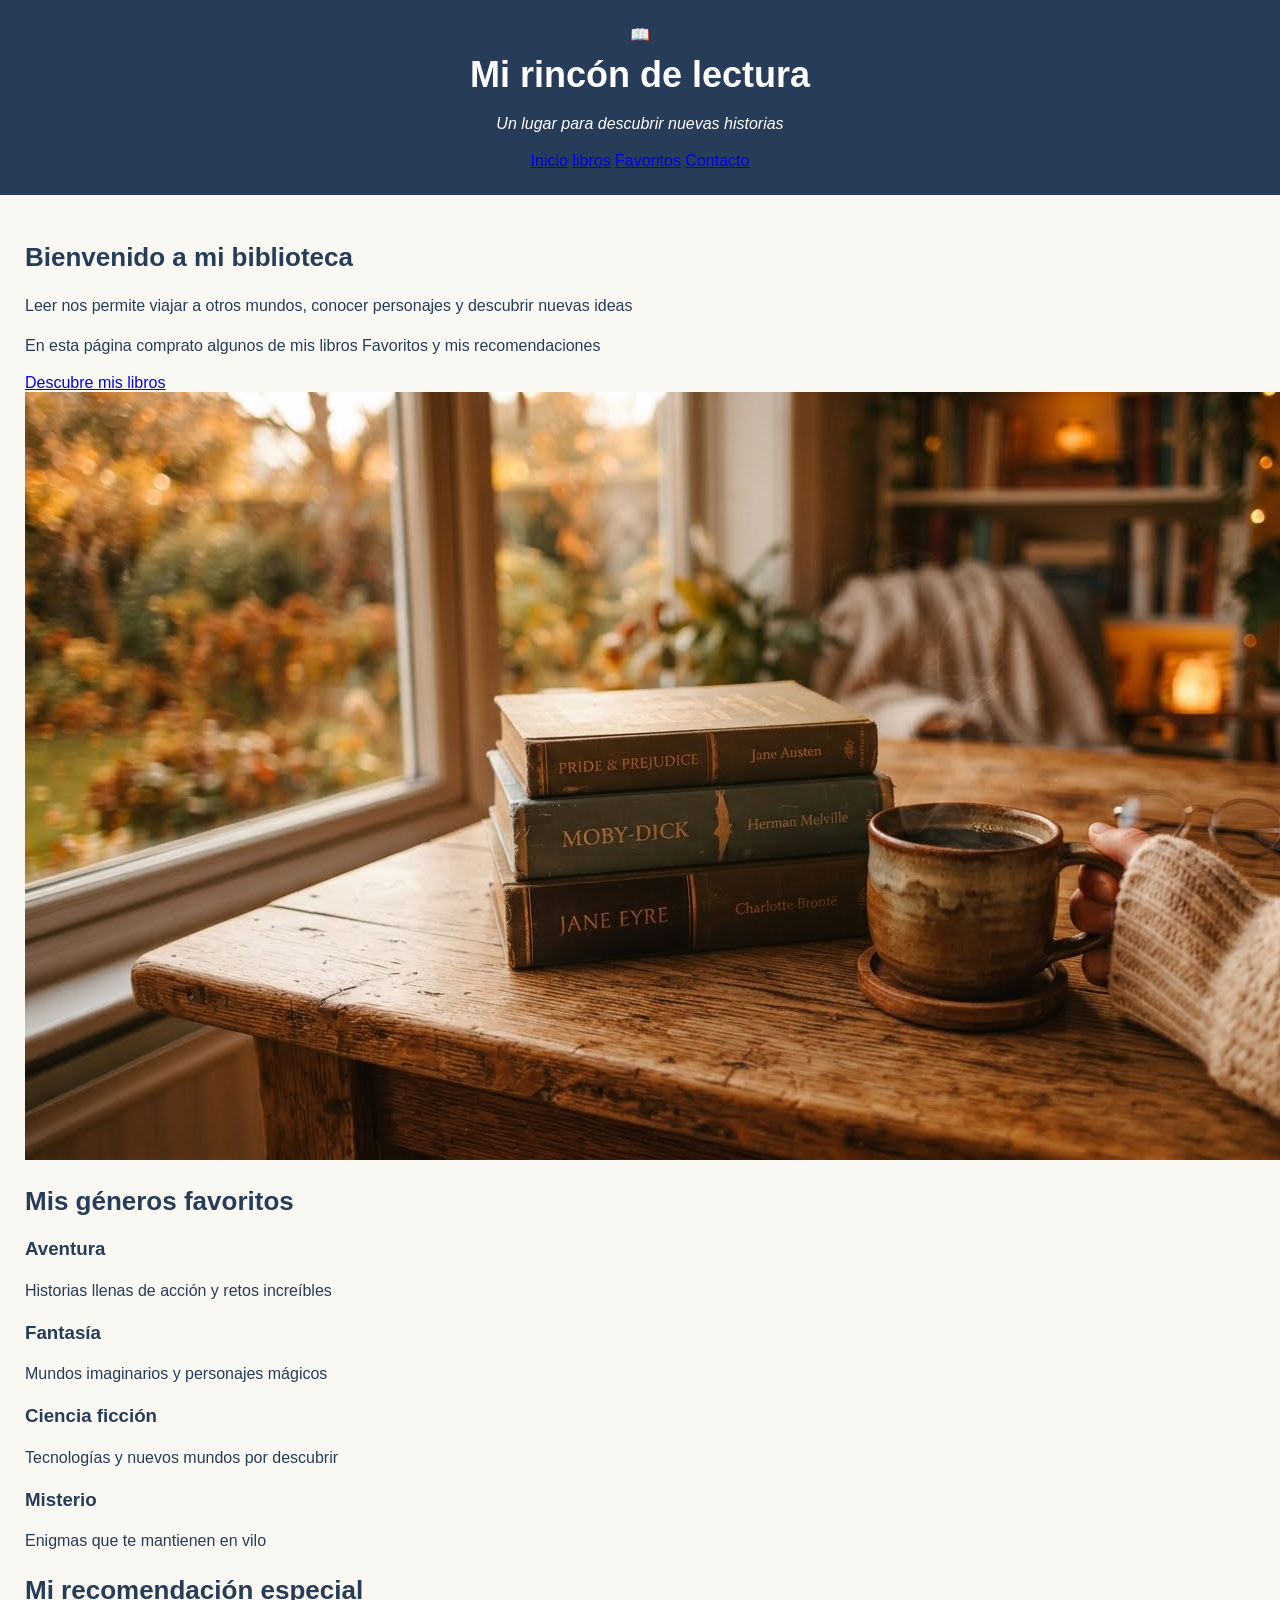
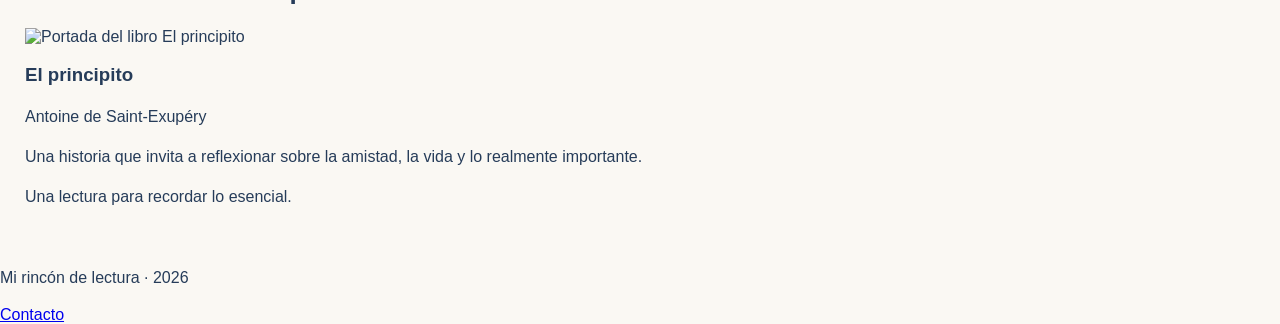
==== index.html @ 14440ce8 "libros1" ====
<!doctype html>
<html lang="en">
  <head>
    <meta charset="UTF-8" />
    <meta name="viewport" content="width=device-width, initial-scale=1.0" />
    <title>Mi rincón de lectura</title>
    <link rel="stylesheet" href="css/estilos.css" />
  </head>
  <body>
    <header id="cabecera">
      <div class="identidad">
        <span class="icono-libro">📖</span>
        <div>
          <h1>Mi rincón de lectura</h1>
          <p>Un lugar para descubrir nuevas historias</p>
        </div>
      </div>
      <nav>
        <a href="index.html" class="activo">Inicio</a>
        <a href="libros.html">libros</a>
        <a href="#generos">Favoritos</a>
        <a href="#contacto">Contacto</a>
      </nav>
    </header>

    <main>
      <section id="Inicio">
        <h2>Bienvenido a mi biblioteca</h2>
        <p>
          Leer nos permite viajar a otros mundos, conocer personajes y descubrir
          nuevas ideas
        </p>
        <p>
          En esta página comprato algunos de mis libros Favoritos y mis
          recomendaciones
        </p>
        <a href="libros.html" class="boton"> Descubre mis libros </a>
        <img src="img/biblioteca.jpg" alt="Libros apilados junto a una taza" />
      </section>

      <section id="generos">
        <h2>Mis géneros favoritos</h2>

        <div class="genero">
          <h3>Aventura</h3>
          <p>Historias llenas de acción y retos increíbles</p>
        </div>

        <div class="genero">
          <h3>Fantasía</h3>
          <p>Mundos imaginarios y personajes mágicos</p>
        </div>

        <div class="genero">
          <h3>Ciencia ficción</h3>
          <p>Tecnologías y nuevos mundos por descubrir</p>
        </div>

        <div class="genero">
          <h3>Misterio</h3>
          <p>Enigmas que te mantienen en vilo</p>
        </div>
      </section>

      <section id="recomendacion">
        <h2>Mi recomendación especial</h2>

        <img
          src="img/principito.jpg"
          alt="Portada del libro El principito"
          class="portada"
        />
        <h3>El principito</h3>
        <p>Antoine de Saint-Exupéry</p>
        <p>
          Una historia que invita a reflexionar sobre la amistad, la vida y lo
          realmente importante.
        </p>
        <p class="cita">Una lectura para recordar lo esencial.</p>
      </section>
    </main>

    <footer id="contacto">
      <p>Mi rincón de lectura · 2026</p>
      <a href="mailto;lectura@ejemplo.com">Contacto</a>
    </footer>
  </body>
</html>
---- css/estilos.css ----
/* ESTILOS GENERALES */
body {
    font-family: Arial, Helvetica, sans-serif;
    background-color: #faf8f3;
    color: #263c59;
    margin: 0;
}

main {
    padding: 25px;
}

h2 {
    color: #263c59;
    font-size: 26px;
}

p {
line-height: 1.5;
}

/* CABECERA */

#cabecera {
    background-color: #263c59;
    color: white;
    text-align: center;
    padding: 25px;
}

#cabecera h1 {
    font-size: 36px;
    margin: 10px;
}

#cabecera p {
    font-style: italic;
}
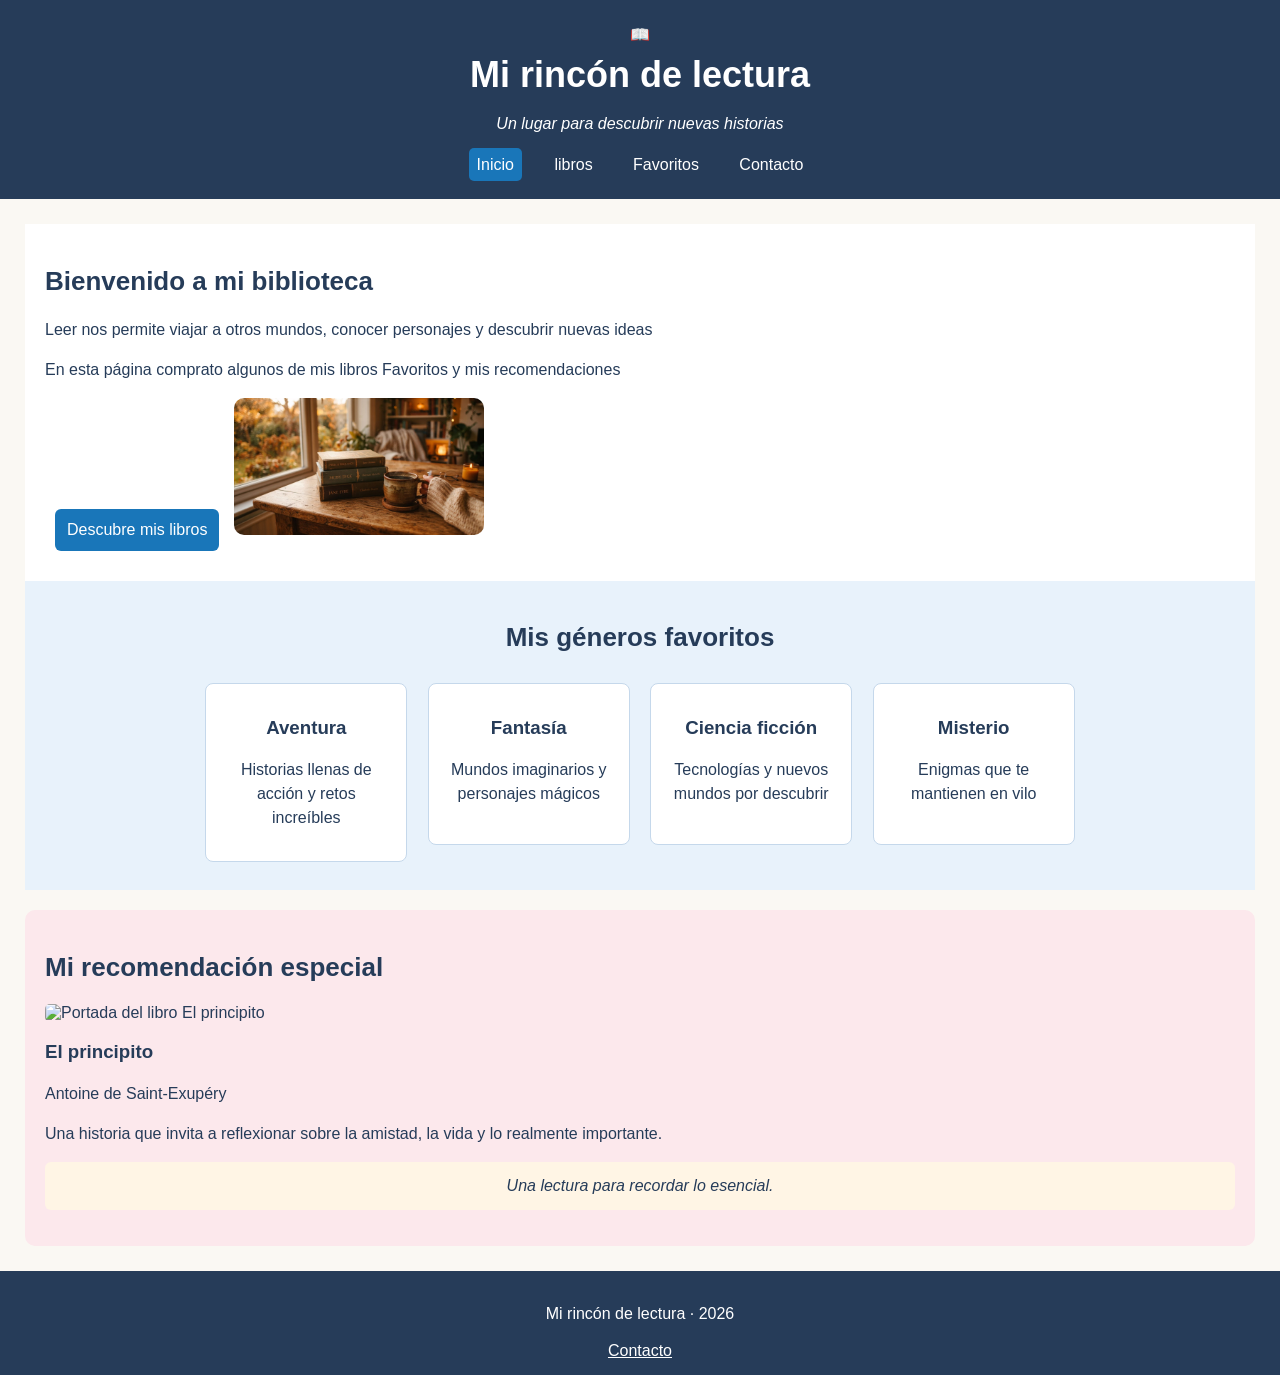
==== commit b4b40ff1: "actualinstituto30" ====
--- a/index.html
+++ b/index.html
@@ -24,7 +24,7 @@
     </header>
 
     <main>
-      <section id="Inicio">
+      <section id="inicio">
         <h2>Bienvenido a mi biblioteca</h2>
         <p>
           Leer nos permite viajar a otros mundos, conocer personajes y descubrir
--- a/css/estilos.css
+++ b/css/estilos.css
@@ -35,4 +35,143 @@
 
 #cabecera p {
     font-style: italic;
-}+}
+
+/* NAVEGACION */
+
+nav {
+    margin-top: 20px;
+}
+
+nav a {
+    color: white;
+    text-decoration: none;
+    margin: 10px;
+    padding: 8px;
+}
+
+nav a:hover {
+    background-color: #1976b9;
+    border-radius: 5px;
+}
+
+nav a.activo {
+    background-color: #1976b9;
+    border-radius: 5px;
+}
+
+/* BIENVENIDA */
+
+#inicio {
+    padding: 20px;
+    background-color: white;
+}
+
+#inicio img {
+    width: 250px;
+    border-radius: 10px;
+}
+
+.boton {
+    display: inline-block;
+    background-color: #1976b9;
+    color: white;
+    padding: 12px;
+    margin: 10px;
+    text-decoration: none;
+    border-radius: 6px;
+}
+
+/* GENEROS */
+
+#generos {
+    background-color: #e8f2fb;
+    padding: 20px;
+    text-align: center;
+}
+
+.genero {
+    display: inline-block;
+    vertical-align: top;
+    background-color: white;
+    width: 170px;
+    min-height: 130px;
+    margin: 8px;
+    padding: 15px;
+    border: 1px solid #c5d8eb;
+    border-radius: 8px;
+}
+ .genero h3 {
+    color: #263c59;
+ }
+
+ /* RECOMENDACION*/
+
+ #recomendacion {
+    background-color: #fce8ec;
+    padding: 20px;
+    margin-top: 20px;
+    border-radius: 10px;
+ }
+
+ .portada {
+    width: 130px;
+    border-radius: 5px;
+ }
+
+ .cita {
+    background-color: #fff5e5;
+    padding: 12px;
+    font-style: italic;
+    text-align: center;
+    border-radius: 6px;
+ }
+
+ /* CATALOGO */
+
+ #catalogo {
+    text-align: center;
+ }
+
+ .tarjeta {
+    display: inline-block;
+    vertical-align: top;
+    width: 220px;
+    min-height: 420px;
+    background-color: #e8f2fb;
+    border: 1px solid #c5d8eb;
+    border-radius: 10px;
+    padding: 15px;
+    margin: 8px;
+    text-align: center;
+ }
+  .tarjeta h3 {
+    font-size: 20px;
+  }
+
+  .tarjeta p {
+    font-size: 15px;
+  }
+   /* OTROS LIBROS */
+
+   #otros-libros {
+    background-color: #fff5e5;
+    padding: 20px;
+    margin-top: 20px;
+    border-radius: 10px;
+   }
+
+   #otros-libros li {
+    margin: 8px;
+   }
+    
+   footer {
+    background-color: #263c59;
+    color: white;
+    text-align: center;
+    padding: 15px;
+   }
+
+   footer a {
+    color: white;
+   }
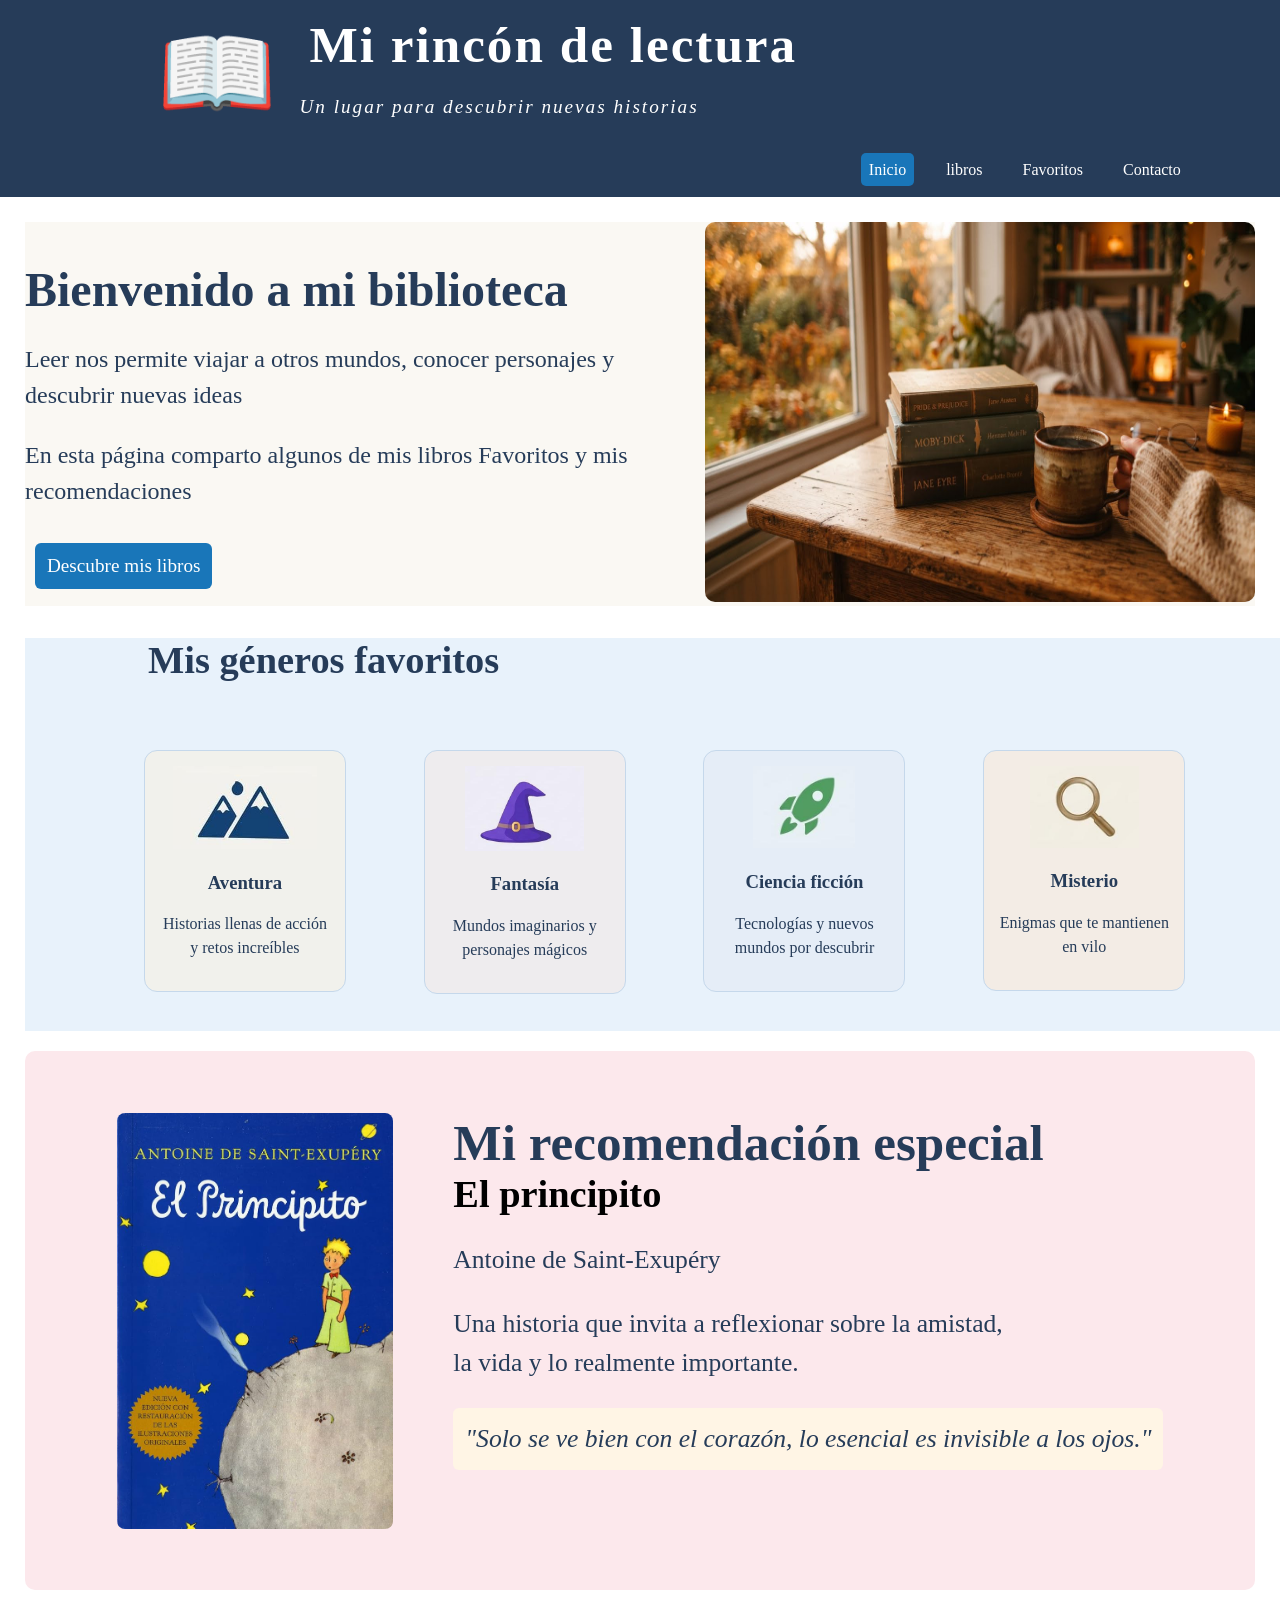
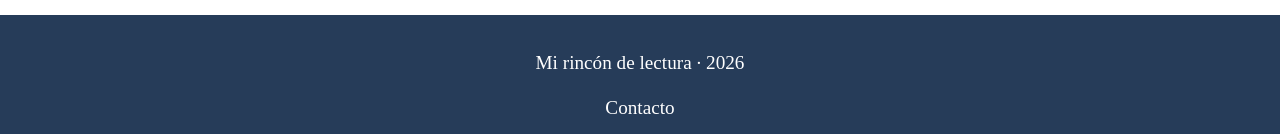
==== commit 9c28ed66: "casa4" ====
--- a/index.html
+++ b/index.html
@@ -1,88 +1,96 @@
 <!doctype html>
 <html lang="en">
-  <head>
-    <meta charset="UTF-8" />
-    <meta name="viewport" content="width=device-width, initial-scale=1.0" />
-    <title>Mi rincón de lectura</title>
-    <link rel="stylesheet" href="css/estilos.css" />
-  </head>
-  <body>
-    <header id="cabecera">
-      <div class="identidad">
-        <span class="icono-libro">📖</span>
-        <div>
-          <h1>Mi rincón de lectura</h1>
-          <p>Un lugar para descubrir nuevas historias</p>
-        </div>
+
+<head>
+  <meta charset="UTF-8" />
+  <meta name="viewport" content="width=device-width, initial-scale=1.0" />
+  <title>Mi rincón de lectura</title>
+  <link rel="stylesheet" href="css/estilos.css" />
+</head>
+
+<body>
+  <header id="cabecera">
+    <div class="identidad">
+      <span class="icono-libro">📖</span>
+      <div>
+        <h1>Mi rincón de lectura</h1>
+        <p>Un lugar para descubrir nuevas historias</p>
       </div>
-      <nav>
-        <a href="index.html" class="activo">Inicio</a>
-        <a href="libros.html">libros</a>
-        <a href="#generos">Favoritos</a>
-        <a href="#contacto">Contacto</a>
-      </nav>
-    </header>
+    </div>
+    <nav>
+      <a href="index.html" class="activo">Inicio</a>
+      <a href="libros.html">libros</a>
+      <a href="#generos">Favoritos</a>
+      <a href="#contacto">Contacto</a>
+    </nav>
+  </header>
 
-    <main>
-      <section id="inicio">
+  <main>
+    <section id="inicio">
+      <div class="iniciouno">
         <h2>Bienvenido a mi biblioteca</h2>
         <p>
           Leer nos permite viajar a otros mundos, conocer personajes y descubrir
           nuevas ideas
         </p>
         <p>
-          En esta página comprato algunos de mis libros Favoritos y mis
+          En esta página comparto algunos de mis libros Favoritos y mis
           recomendaciones
         </p>
         <a href="libros.html" class="boton"> Descubre mis libros </a>
+      </div>
+      <div class="iniciodos">
         <img src="img/biblioteca.jpg" alt="Libros apilados junto a una taza" />
-      </section>
+      </div>
+    </section>
 
-      <section id="generos">
-        <h2>Mis géneros favoritos</h2>
+    <section id="generos">
+      <h2>Mis géneros favoritos</h2>
 
-        <div class="genero">
-          <h3>Aventura</h3>
-          <p>Historias llenas de acción y retos increíbles</p>
-        </div>
+      <div id="avent" class="genero">
+        <img src="img/aventura.jpeg" alt="Imagen de aventura" class="aventura" />
+        <h3>Aventura</h3>
+        <p>Historias llenas de acción y retos increíbles</p>
+      </div>
 
-        <div class="genero">
-          <h3>Fantasía</h3>
-          <p>Mundos imaginarios y personajes mágicos</p>
-        </div>
+      <div id="fant" class="genero">
+        <img src="img/fantasia.jpeg" alt="Imagen de fantasía" class="fantasia" />
+        <h3>Fantasía</h3>
+        <p>Mundos imaginarios y personajes mágicos</p>
+      </div>
 
-        <div class="genero">
-          <h3>Ciencia ficción</h3>
-          <p>Tecnologías y nuevos mundos por descubrir</p>
-        </div>
+      <div id="cien" class="genero">
+        <img src="img/cienciaficcion.jpeg" alt="Imagen de ciencia ficción" class="cienciaficcion" />
+        <h3>Ciencia ficción</h3>
+        <p>Tecnologías y nuevos mundos por descubrir</p>
+      </div>
 
-        <div class="genero">
-          <h3>Misterio</h3>
-          <p>Enigmas que te mantienen en vilo</p>
-        </div>
-      </section>
+      <div id="mist" class="genero">
+        <img src="img/misterio.jpeg" alt="Imagen de misterio" class="misterio" />
+        <h3>Misterio</h3>
+        <p>Enigmas que te mantienen en vilo</p>
+      </div>
+    </section>
 
-      <section id="recomendacion">
+    <section id="recomendacion">
+      <img src="img/principito.jpg" alt="Portada del libro El principito" class="portada" />
+      <div>
         <h2>Mi recomendación especial</h2>
-
-        <img
-          src="img/principito.jpg"
-          alt="Portada del libro El principito"
-          class="portada"
-        />
         <h3>El principito</h3>
         <p>Antoine de Saint-Exupéry</p>
         <p>
-          Una historia que invita a reflexionar sobre la amistad, la vida y lo
+          Una historia que invita a reflexionar sobre la amistad, <br /> la vida y lo
           realmente importante.
         </p>
-        <p class="cita">Una lectura para recordar lo esencial.</p>
-      </section>
-    </main>
+        <p class="cita">"Solo se ve bien con el corazón, lo esencial es invisible a los ojos."</p>
+      </div>
+    </section>
+  </main>
 
-    <footer id="contacto">
-      <p>Mi rincón de lectura · 2026</p>
-      <a href="mailto;lectura@ejemplo.com">Contacto</a>
-    </footer>
-  </body>
-</html>
+  <footer id="contacto">
+    <p>Mi rincón de lectura · 2026</p>
+    <a href="mailto;lectura@ejemplo.com">Contacto</a>
+  </footer>
+</body>
+
+</html>
--- a/css/estilos.css
+++ b/css/estilos.css
@@ -1,7 +1,7 @@
 /* ESTILOS GENERALES */
 body {
-    font-family: Arial, Helvetica, sans-serif;
-    background-color: #faf8f3;
+    font-family: 'Times New Roman', Times, serif;
+    background-color: #ffffff;
     color: #263c59;
     margin: 0;
 }
@@ -9,6 +9,21 @@
 main {
     padding: 25px;
 }
+
+.icono-libro {
+    font-size: 6em;
+}
+
+.identidad {
+    display: flex;
+    align-items: center;
+    text-align: start;
+    letter-spacing: 2px;
+    padding-left: 12%;
+    gap: 20px;
+    margin: 0;
+}
+
 
 h2 {
     color: #263c59;
@@ -16,7 +31,7 @@
 }
 
 p {
-line-height: 1.5;
+    line-height: 1.5;
 }
 
 /* CABECERA */
@@ -25,22 +40,27 @@
     background-color: #263c59;
     color: white;
     text-align: center;
-    padding: 25px;
+    padding: 5px;
 }
 
 #cabecera h1 {
-    font-size: 36px;
+    font-size: 3.2em;
     margin: 10px;
 }
 
 #cabecera p {
+    font-size: 1.2em;
     font-style: italic;
 }
 
 /* NAVEGACION */
+
 
 nav {
     margin-top: 20px;
+    text-align: end;
+    padding-right: 6%;
+    padding-bottom: 1%;
 }
 
 nav a {
@@ -62,15 +82,35 @@
 
 /* BIENVENIDA */
 
-#inicio {
-    padding: 20px;
-    background-color: white;
+#inicio {    
+    display: flex;
+    justify-content: space-around;
+    gap: 20px;     
+    background-color: #faf8f3;
+}
+
+#inicio h2 {
+    font-size: 3em;
+    margin-bottom: 10px;
+}
+
+#inicio p {
+    font-size: 1.5em;
+
+}
+
+#inicio a {
+    font-size: 1.2em;
+
 }
 
 #inicio img {
-    width: 250px;
+    width: 550px;
+    height: 380px;
     border-radius: 10px;
 }
+
+
 
 .boton {
     display: inline-block;
@@ -85,93 +125,217 @@
 /* GENEROS */
 
 #generos {
+    width: 100%;
     background-color: #e8f2fb;
-    padding: 20px;
+    padding-left: 2%;
     text-align: center;
 }
 
 .genero {
-    display: inline-block;
-    vertical-align: top;
-    background-color: white;
+    display: inline-block;    
+    vertical-align: top;    
     width: 170px;
     min-height: 130px;
-    margin: 8px;
+    margin: 3%;
     padding: 15px;
     border: 1px solid #c5d8eb;
-    border-radius: 8px;
-}
- .genero h3 {
+    border-radius: 13px;
+}
+
+#generos h2 {
+    text-align: left;
+    font-size: 2.4em;
+    margin-left: 8%;    
+}
+
+.genero h3 {
     color: #263c59;
- }
-
- /* RECOMENDACION*/
-
- #recomendacion {
+}
+
+#avent {
+    background-color: #f1f1ec;
+}
+
+#fant {
+    background-color: #eeecee;
+}
+
+#cien {
+    background-color: #e5edf7;
+}
+
+#mist {
+    background-color: #f3ece5;
+}
+.aventura {
+    width: 85%;
+}
+
+.fantasia {
+    width: 70%;
+}
+
+.cienciaficcion {
+    width: 60%;
+}
+.misterio {
+    width: 64%;
+}
+/* RECOMENDACION*/
+
+#recomendacion {
+    display: flex;
+    justify-content: space-around;
     background-color: #fce8ec;
-    padding: 20px;
+    padding: 5%;
     margin-top: 20px;
     border-radius: 10px;
- }
-
- .portada {
-    width: 130px;
-    border-radius: 5px;
- }
-
- .cita {
+    font-size: 1.6em;
+}
+
+#recomendacion h2 {
+    font-size: 2em;
+    margin: 0px;
+    
+}
+
+#recomendacion h3 {
+    font-size: 1.5em;
+    margin: 0px;
+    color: black;
+}
+
+
+
+.portada {
+    width: 25%;
+    border-radius: 8px;
+}
+
+.cita {
     background-color: #fff5e5;
     padding: 12px;
     font-style: italic;
     text-align: center;
     border-radius: 6px;
- }
-
- /* CATALOGO */
-
- #catalogo {
-    text-align: center;
- }
-
- .tarjeta {
+}
+
+/* CATALOGO */
+
+#catalogo {
+    text-align: center;
+}
+
+#catalogo h2 {
+    text-align: left;
+    font-size: 3em;  
+    margin-left: 8%;  
+}
+
+#catalogo p {
+    text-align: left;
+    font-size: 1.2em;
+}
+
+.descripcion {
+    text-align: left;
+    font-size: 1.2em;
+    margin-left: 8%;
+    
+}
+.tarjeta {
     display: inline-block;
     vertical-align: top;
-    width: 220px;
-    min-height: 420px;
-    background-color: #e8f2fb;
-    border: 1px solid #c5d8eb;
+    width: 25%;
+    gap: 10px;
+    min-height: 420px;    
+    border: 1px solid;
     border-radius: 10px;
     padding: 15px;
     margin: 8px;
     text-align: center;
- }
-  .tarjeta h3 {
-    font-size: 20px;
-  }
-
-  .tarjeta p {
-    font-size: 15px;
-  }
-   /* OTROS LIBROS */
-
-   #otros-libros {
+}
+
+.tarjeta img {
+    width: 60%;
+    height: 60%;
+    border-radius: 8px;
+    margin-bottom: 10px;
+}
+
+.tarjeta h3 {
+    text-align: left;
+    font-size: 1.5em;
+    margin:0%
+}
+
+#tarjeta {
+    background-color: #e4f5fd;
+    border: 1px solid #87bce2;
+}
+
+#Potter {
+    background-color: #f6ebfce3;
+    border: 1px solid #d6aeeee3;
+}
+
+#Interminable {
+    background-color: #eff8ef;
+    border: 1px solid #82db8e;
+}
+
+#tarjeta p {
+    text-align: left;
+    font-size: 1.2em;
+    margin: 0;
+    
+}
+
+#boton-hp {
+    background-color: #a137dfe3;
+    
+}
+
+#boton-prin {
+    background-color: #1976b9;
+}
+
+#boton-hi {
+    background-color: #2e973c;
+}
+
+/* OTROS LIBROS */
+
+#otros-libros {
     background-color: #fff5e5;
     padding: 20px;
     margin-top: 20px;
     border-radius: 10px;
-   }
-
-   #otros-libros li {
+    margin-left: 5%;
+}
+
+#otros-libros h2 {
+    
+    font-size: 2.3em;
+    
+}
+
+#otros-libros li {
+    
+    font-size: 1.2em;
     margin: 8px;
-   }
-    
-   footer {
+}
+
+footer {
     background-color: #263c59;
     color: white;
     text-align: center;
     padding: 15px;
-   }
-
-   footer a {
-    color: white;
-   }+    font-size: 1.2em;
+}
+
+footer a {
+    background-color: none;
+    text-decoration: none;
+    color: white;
+}
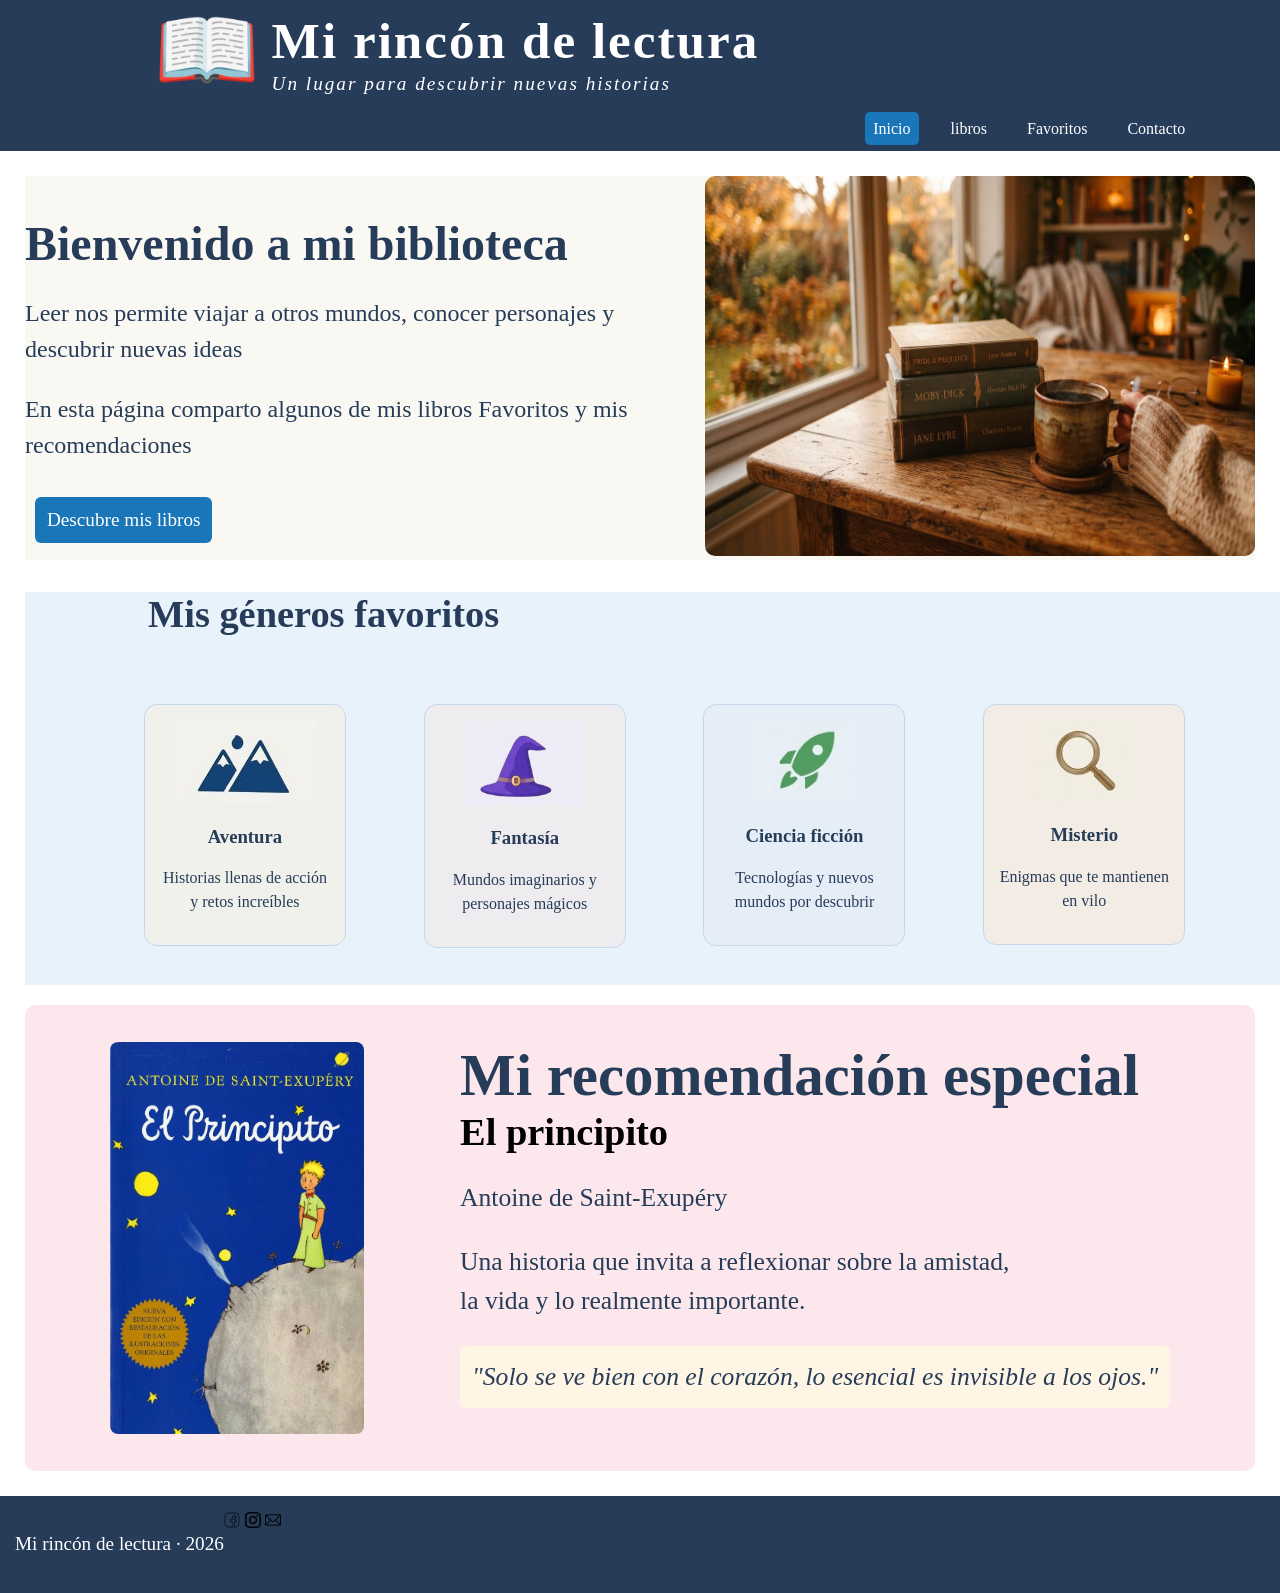
==== commit 864e4dcc: "actualcentro" ====
--- a/index.html
+++ b/index.html
@@ -1,96 +1,144 @@
 <!doctype html>
 <html lang="en">
+  <head>
+    <meta charset="UTF-8" />
+    <meta name="viewport" content="width=device-width, initial-scale=1.0" />
+    <title>Mi rincón de lectura</title>
+    <link rel="stylesheet" href="css/estilos.css" />
+  </head>
 
-<head>
-  <meta charset="UTF-8" />
-  <meta name="viewport" content="width=device-width, initial-scale=1.0" />
-  <title>Mi rincón de lectura</title>
-  <link rel="stylesheet" href="css/estilos.css" />
-</head>
+  <body>
+    <header id="cabecera">
+      <div class="identidad">
+        <span class="icono-libro">📖</span>
+        <div>
+          <h1>Mi rincón de lectura</h1>
+          <p>Un lugar para descubrir nuevas historias</p>
+        </div>
+      </div>
+      <nav>
+        <a href="index.html" class="activo">Inicio</a>
+        <a href="libros.html">libros</a>
+        <a href="#generos">Favoritos</a>
+        <a href="#contacto">Contacto</a>
+      </nav>
+    </header>
 
-<body>
-  <header id="cabecera">
-    <div class="identidad">
-      <span class="icono-libro">📖</span>
+    <main>
+      <section id="inicio">
+        <div class="iniciouno">
+          <h2>Bienvenido a mi biblioteca</h2>
+          <p>
+            Leer nos permite viajar a otros mundos, conocer personajes y
+            descubrir nuevas ideas
+          </p>
+          <p>
+            En esta página comparto algunos de mis libros Favoritos y mis
+            recomendaciones
+          </p>
+          <a href="libros.html" class="boton"> Descubre mis libros </a>
+        </div>
+        <div class="iniciodos">
+          <img
+            src="img/biblioteca.jpg"
+            alt="Libros apilados junto a una taza"
+          />
+        </div>
+      </section>
+
+      <section id="generos">
+        <h2>Mis géneros favoritos</h2>
+
+        <div id="avent" class="genero">
+          <img
+            src="img/aventura.jpeg"
+            alt="Imagen de aventura"
+            class="aventura"
+          />
+          <h3>Aventura</h3>
+          <p>Historias llenas de acción y retos increíbles</p>
+        </div>
+
+        <div id="fant" class="genero">
+          <img
+            src="img/fantasia.jpeg"
+            alt="Imagen de fantasía"
+            class="fantasia"
+          />
+          <h3>Fantasía</h3>
+          <p>Mundos imaginarios y personajes mágicos</p>
+        </div>
+
+        <div id="cien" class="genero">
+          <img
+            src="img/cienciaficcion.jpeg"
+            alt="Imagen de ciencia ficción"
+            class="cienciaficcion"
+          />
+          <h3>Ciencia ficción</h3>
+          <p>Tecnologías y nuevos mundos por descubrir</p>
+        </div>
+
+        <div id="mist" class="genero">
+          <img
+            src="img/misterio.jpeg"
+            alt="Imagen de misterio"
+            class="misterio"
+          />
+          <h3>Misterio</h3>
+          <p>Enigmas que te mantienen en vilo</p>
+        </div>
+      </section>
+
+      <section id="recomendacion">
+        <img
+          src="img/principito.jpg"
+          alt="Portada del libro El principito"
+          class="portada"
+        />
+        <div class="textoportada">
+          <h2>Mi recomendación especial</h2>
+          <h3>El principito</h3>
+          <p>Antoine de Saint-Exupéry</p>
+          <p>
+            Una historia que invita a reflexionar sobre la amistad, <br />
+            la vida y lo realmente importante.
+          </p>
+          <p class="cita">
+            "Solo se ve bien con el corazón, lo esencial es invisible a los
+            ojos."
+          </p>
+        </div>
+      </section>
+    </main>
+
+    <footer id="contacto">
       <div>
-        <h1>Mi rincón de lectura</h1>
-        <p>Un lugar para descubrir nuevas historias</p>
+        <p>Mi rincón de lectura · 2026</p>        
       </div>
-    </div>
-    <nav>
-      <a href="index.html" class="activo">Inicio</a>
-      <a href="libros.html">libros</a>
-      <a href="#generos">Favoritos</a>
-      <a href="#contacto">Contacto</a>
-    </nav>
-  </header>
+      <div>
+        <div class="contenedor-redes">          
+          <a
+            href="https://facebook.com"
+            target="_blank"
+            rel="noopener noreferrer"
+          >
+            <img src="img/facebook.png" alt="Facebook" />
+          </a>
 
-  <main>
-    <section id="inicio">
-      <div class="iniciouno">
-        <h2>Bienvenido a mi biblioteca</h2>
-        <p>
-          Leer nos permite viajar a otros mundos, conocer personajes y descubrir
-          nuevas ideas
-        </p>
-        <p>
-          En esta página comparto algunos de mis libros Favoritos y mis
-          recomendaciones
-        </p>
-        <a href="libros.html" class="boton"> Descubre mis libros </a>
+          <a
+            href="https://instagram.com"
+            target="_blank"
+            rel="noopener noreferrer"
+          >
+            <img src="img/instagram.png" alt="Instagram" />
+          </a>
+
+          <a href="mailto;lectura@ejemplo.com" target="_blank" rel="noopener noreferrer">
+            <img src="img/correo.png" alt="e-mail" />
+          </a>
+        </div>
       </div>
-      <div class="iniciodos">
-        <img src="img/biblioteca.jpg" alt="Libros apilados junto a una taza" />
-      </div>
-    </section>
-
-    <section id="generos">
-      <h2>Mis géneros favoritos</h2>
-
-      <div id="avent" class="genero">
-        <img src="img/aventura.jpeg" alt="Imagen de aventura" class="aventura" />
-        <h3>Aventura</h3>
-        <p>Historias llenas de acción y retos increíbles</p>
-      </div>
-
-      <div id="fant" class="genero">
-        <img src="img/fantasia.jpeg" alt="Imagen de fantasía" class="fantasia" />
-        <h3>Fantasía</h3>
-        <p>Mundos imaginarios y personajes mágicos</p>
-      </div>
-
-      <div id="cien" class="genero">
-        <img src="img/cienciaficcion.jpeg" alt="Imagen de ciencia ficción" class="cienciaficcion" />
-        <h3>Ciencia ficción</h3>
-        <p>Tecnologías y nuevos mundos por descubrir</p>
-      </div>
-
-      <div id="mist" class="genero">
-        <img src="img/misterio.jpeg" alt="Imagen de misterio" class="misterio" />
-        <h3>Misterio</h3>
-        <p>Enigmas que te mantienen en vilo</p>
-      </div>
-    </section>
-
-    <section id="recomendacion">
-      <img src="img/principito.jpg" alt="Portada del libro El principito" class="portada" />
-      <div>
-        <h2>Mi recomendación especial</h2>
-        <h3>El principito</h3>
-        <p>Antoine de Saint-Exupéry</p>
-        <p>
-          Una historia que invita a reflexionar sobre la amistad, <br /> la vida y lo
-          realmente importante.
-        </p>
-        <p class="cita">"Solo se ve bien con el corazón, lo esencial es invisible a los ojos."</p>
-      </div>
-    </section>
-  </main>
-
-  <footer id="contacto">
-    <p>Mi rincón de lectura · 2026</p>
-    <a href="mailto;lectura@ejemplo.com">Contacto</a>
-  </footer>
-</body>
-
-</html>+    </footer>
+  </body>
+</html>
--- a/css/estilos.css
+++ b/css/estilos.css
@@ -11,7 +11,8 @@
 }
 
 .icono-libro {
-    font-size: 6em;
+    font-size: 5.3em;
+    margin: 0px;
 }
 
 .identidad {
@@ -20,8 +21,8 @@
     text-align: start;
     letter-spacing: 2px;
     padding-left: 12%;
-    gap: 20px;
-    margin: 0;
+    gap: 10px;
+    margin: 0%;
 }
 
 
@@ -40,17 +41,18 @@
     background-color: #263c59;
     color: white;
     text-align: center;
-    padding: 5px;
 }
 
 #cabecera h1 {
     font-size: 3.2em;
-    margin: 10px;
+    margin-top: 10px;
+    margin-bottom: 0%;
 }
 
 #cabecera p {
     font-size: 1.2em;
     font-style: italic;
+    margin: 0%;
 }
 
 /* NAVEGACION */
@@ -187,14 +189,14 @@
     display: flex;
     justify-content: space-around;
     background-color: #fce8ec;
-    padding: 5%;
+    padding: 3%;
     margin-top: 20px;
     border-radius: 10px;
     font-size: 1.6em;
 }
 
 #recomendacion h2 {
-    font-size: 2em;
+    font-size: 2.3em;
     margin: 0px;
     
 }
@@ -208,7 +210,7 @@
 
 
 .portada {
-    width: 25%;
+    width: 22%;
     border-radius: 8px;
 }
 
@@ -229,7 +231,7 @@
 #catalogo h2 {
     text-align: left;
     font-size: 3em;  
-    margin-left: 8%;  
+    margin: 0 8%;  
 }
 
 #catalogo p {
@@ -240,7 +242,7 @@
 .descripcion {
     text-align: left;
     font-size: 1.2em;
-    margin-left: 8%;
+    margin: 0 8%;
     
 }
 .tarjeta {
@@ -326,7 +328,8 @@
     margin: 8px;
 }
 
-footer {
+footer { 
+    display: flex;
     background-color: #263c59;
     color: white;
     text-align: center;
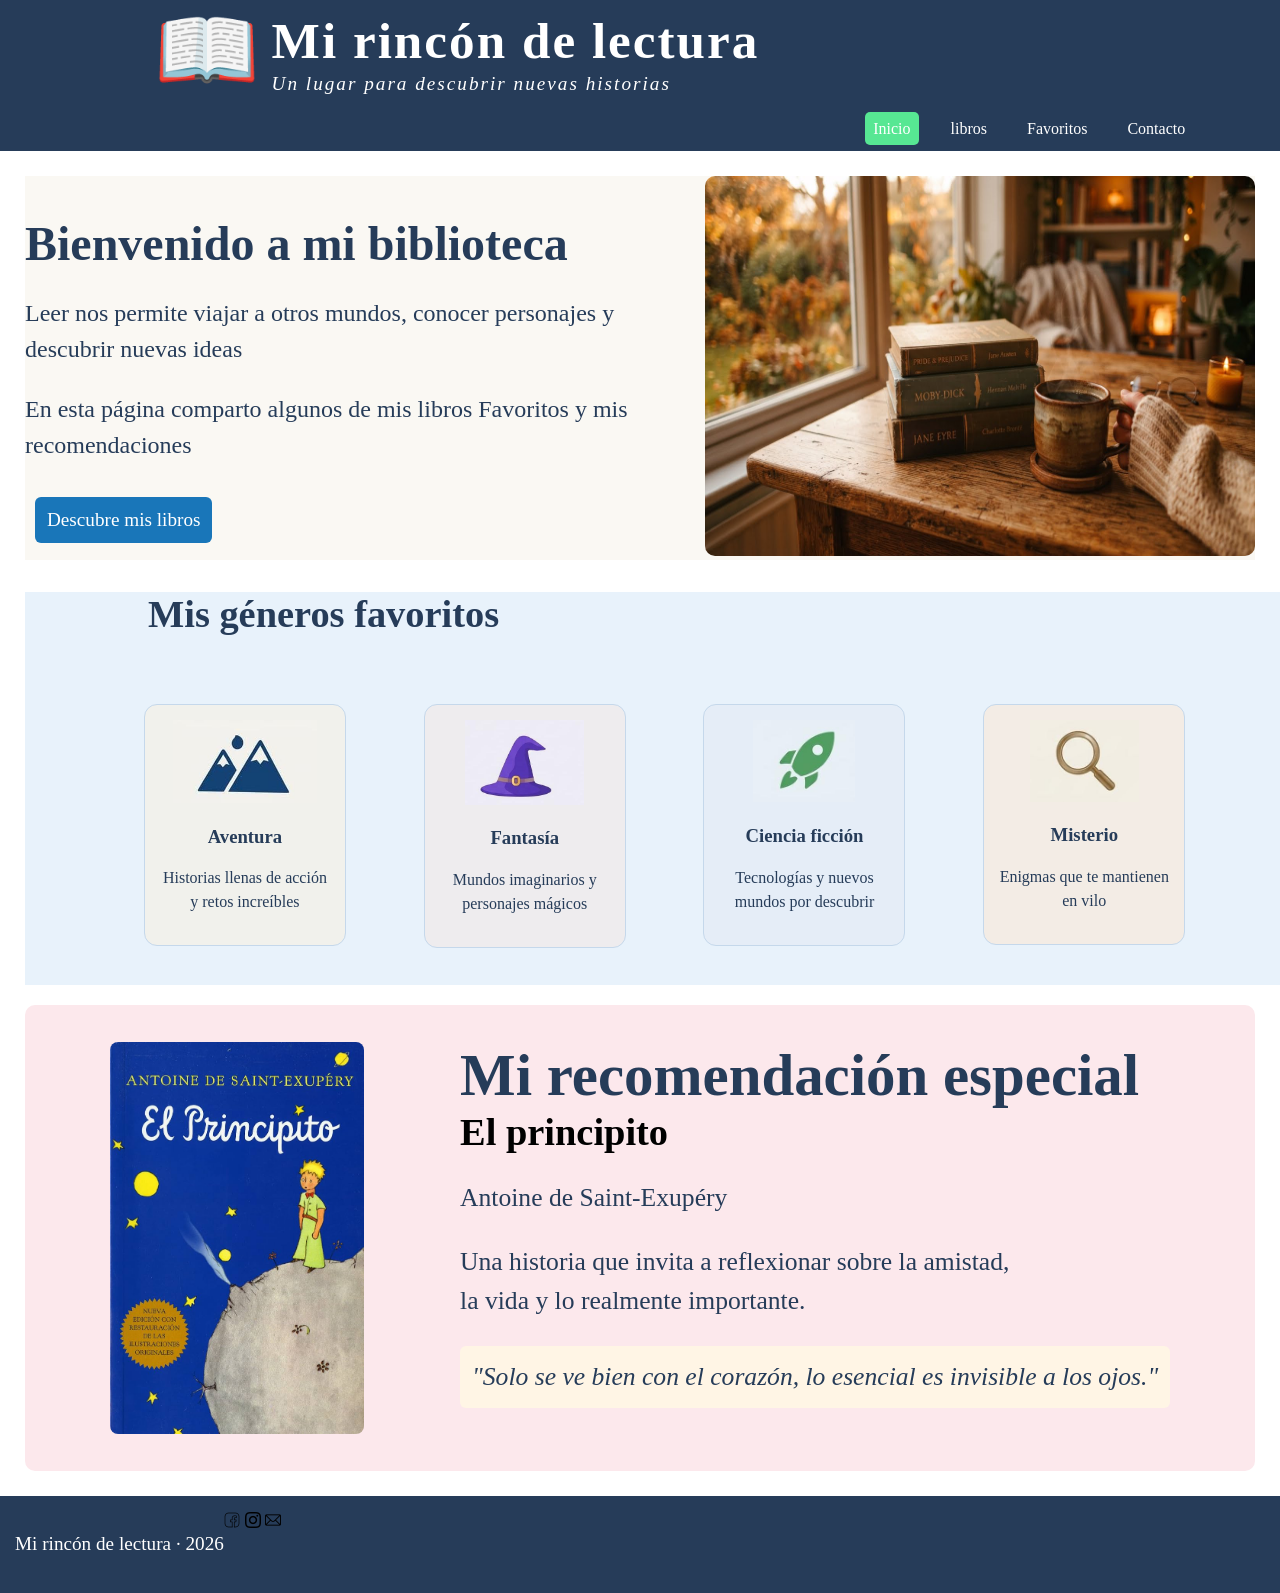
==== commit 2d30f5bd: "clasetres" ====
--- a/index.html
+++ b/index.html
@@ -114,10 +114,10 @@
 
     <footer id="contacto">
       <div>
-        <p>Mi rincón de lectura · 2026</p>        
+        <p>Mi rincón de lectura · 2026</p>
       </div>
       <div>
-        <div class="contenedor-redes">          
+        <div class="contenedor-redes">
           <a
             href="https://facebook.com"
             target="_blank"
@@ -134,7 +134,11 @@
             <img src="img/instagram.png" alt="Instagram" />
           </a>
 
-          <a href="mailto;lectura@ejemplo.com" target="_blank" rel="noopener noreferrer">
+          <a
+            href="mailto;lectura@ejemplo.com"
+            target="_blank"
+            rel="noopener noreferrer"
+          >
             <img src="img/correo.png" alt="e-mail" />
           </a>
         </div>
--- a/css/estilos.css
+++ b/css/estilos.css
@@ -72,13 +72,17 @@
     padding: 8px;
 }
 
+nav a:focus {
+    outline: 3px solid yellow;
+}
+
 nav a:hover {
     background-color: #1976b9;
     border-radius: 5px;
 }
 
 nav a.activo {
-    background-color: #1976b9;
+    background-color: #57e793;
     border-radius: 5px;
 }
 
@@ -154,6 +158,8 @@
     color: #263c59;
 }
 
+
+
 #avent {
     background-color: #f1f1ec;
 }
@@ -168,6 +174,10 @@
 
 #mist {
     background-color: #f3ece5;
+}
+
+#generos:hover {
+    background-color: #8d058d;
 }
 .aventura {
     width: 85%;
@@ -276,16 +286,31 @@
     border: 1px solid #87bce2;
 }
 
+#tarjeta:hover {
+    border-radius: 25px;
+    border: 2px solid #1ba0b8;
+}
+
 #Potter {
     background-color: #f6ebfce3;
     border: 1px solid #d6aeeee3;
 }
 
+#Potter:hover {
+    border-radius: 25px;
+    border: 2px solid #240691e3;
+}
+
 #Interminable {
     background-color: #eff8ef;
     border: 1px solid #82db8e;
 }
 
+#Interminable:hover {    
+    border-radius: 25px;
+    border: 2px solid #0f7c1d;
+}
+
 #tarjeta p {
     text-align: left;
     font-size: 1.2em;
@@ -305,6 +330,20 @@
 #boton-hi {
     background-color: #2e973c;
 }
+
+#boton-hp:active {
+    background-color: red;
+    
+}
+
+#boton-prin:active {
+    background-color: red;
+}
+
+#boton-hi:active {
+    background-color: red;
+}
+
 
 /* OTROS LIBROS */
 
@@ -328,6 +367,31 @@
     margin: 8px;
 }
 
+#otros-libros li:first-child {
+    color: blue;
+    font-style: italic;
+    font-weight: bold;
+    font-size: xx-large;
+}
+
+#otros-libros li:last-child {
+    color: green;
+    font-style: italic;
+    font-weight: bold;
+    font-size: xx-large;
+}
+
+#otros-libros li:nth-child(even) {
+    background-color: lightgray;
+    font-style: italic;
+    font-weight: bold;
+    font-size: xx-large;
+} 
+
+#otros-libros li:nth-child(3) {    
+    font-size: 20px;
+}
+
 footer { 
     display: flex;
     background-color: #263c59;
@@ -341,4 +405,9 @@
     background-color: none;
     text-decoration: none;
     color: white;
-}+}
+
+#contenedor a:visited {
+    color: red;
+}
+
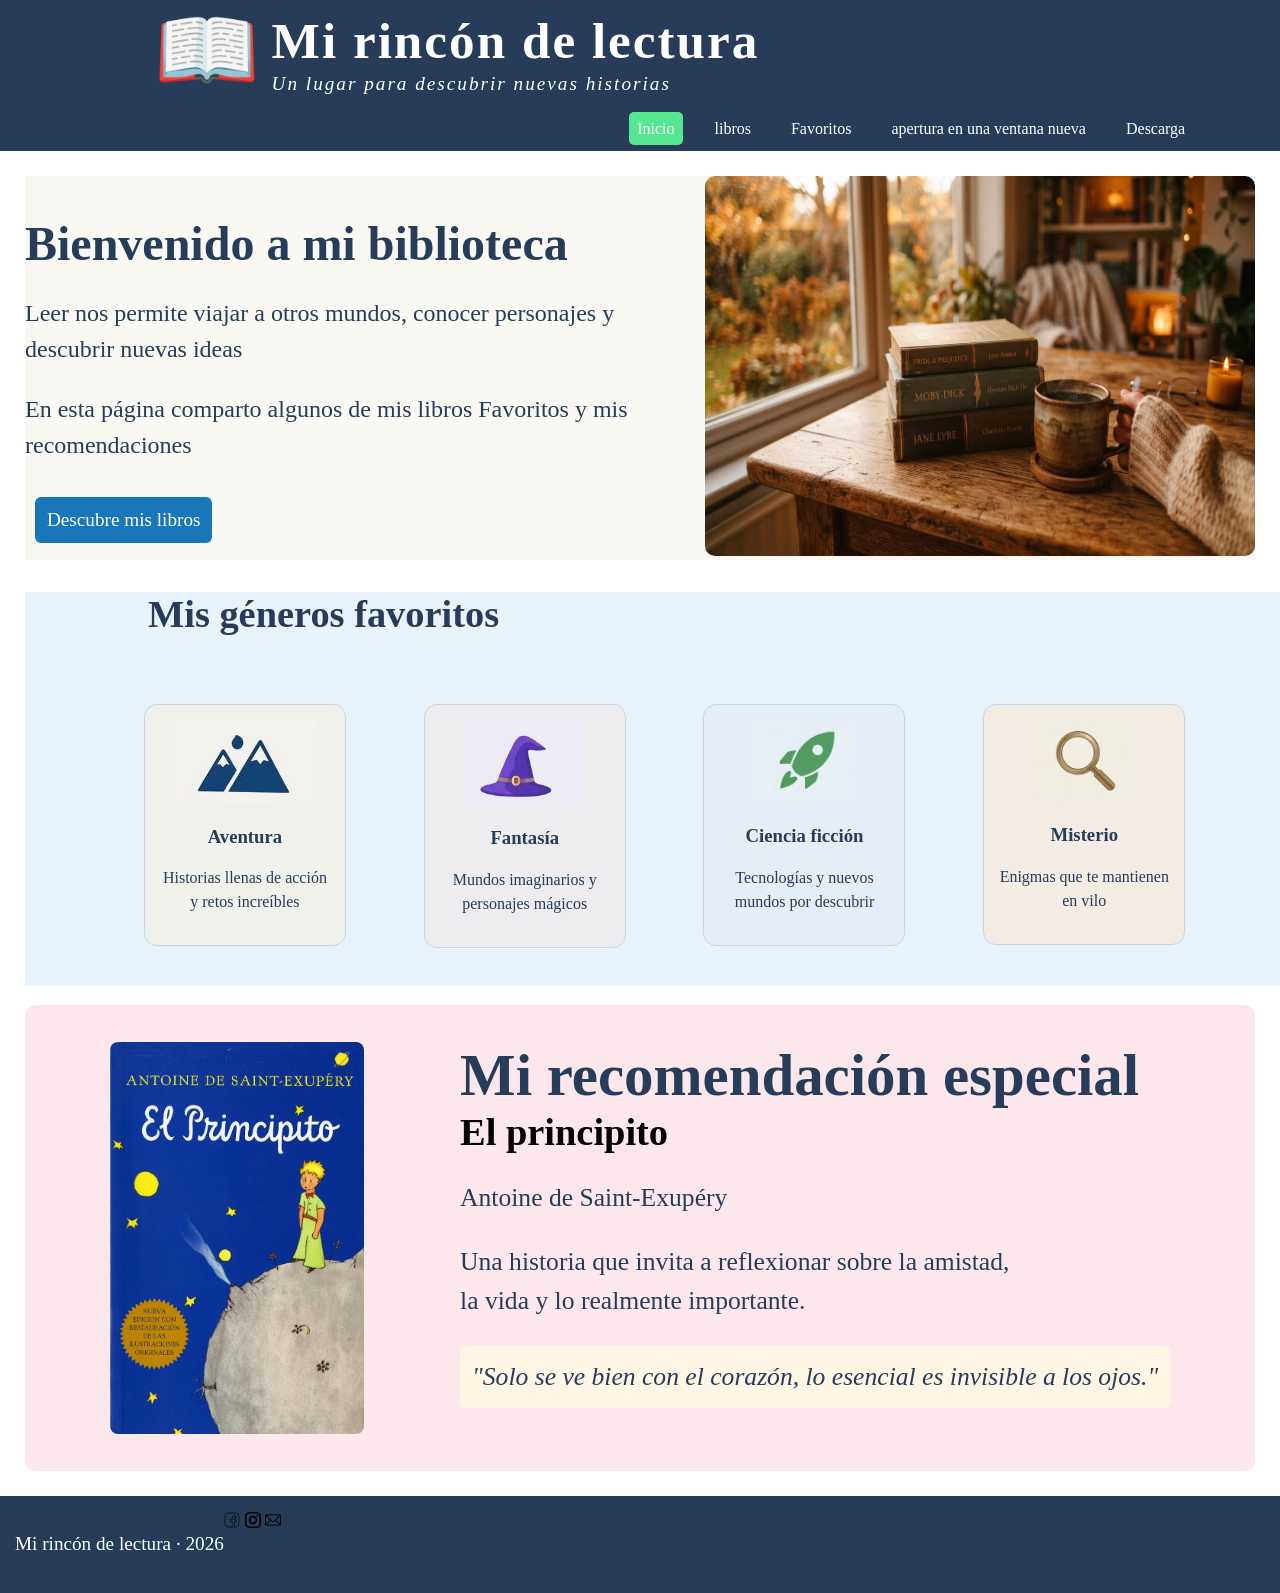
==== commit 78091199: "actual-nueve" ====
--- a/index.html
+++ b/index.html
@@ -20,7 +20,8 @@
         <a href="index.html" class="activo">Inicio</a>
         <a href="libros.html">libros</a>
         <a href="#generos">Favoritos</a>
-        <a href="#contacto">Contacto</a>
+        <a href="doc/Profile (4).pdf" target="_blank">apertura en una ventana nueva</a>
+        <a href="doc/Profile (4).pdf" download="Midocumento">Descarga</a>
       </nav>
     </header>
 
--- a/css/estilos.css
+++ b/css/estilos.css
@@ -145,7 +145,12 @@
     margin: 3%;
     padding: 15px;
     border: 1px solid #c5d8eb;
-    border-radius: 13px;
+    border-radius: 13px; 
+    transition: transform 0.4s;
+}
+
+.genero:hover {
+    transform: translateY(-15px);
 }
 
 #generos h2 {
@@ -222,6 +227,12 @@
 .portada {
     width: 22%;
     border-radius: 8px;
+    transition: transform 5s;
+} 
+
+.portada:hover {
+    transform: scale(1.05) translateY(-15px);
+    border: 2px solid greenyellow;
 }
 
 .cita {
@@ -266,6 +277,12 @@
     padding: 15px;
     margin: 8px;
     text-align: center;
+    box-shadow: 0 2px 5px #000 0.1;
+    transition: transform 0.5s, box-shadow 0.5s;
+}
+
+.tarjeta:hover {
+    transform:  translateY(-10);
 }
 
 .tarjeta img {
@@ -318,7 +335,7 @@
     
 }
 
-#boton-hp {
+/*#boton-hp {
     background-color: #a137dfe3;
     
 }
@@ -329,7 +346,7 @@
 
 #boton-hi {
     background-color: #2e973c;
-}
+}*/
 
 #boton-hp:active {
     background-color: red;
@@ -343,7 +360,13 @@
 #boton-hi:active {
     background-color: red;
 }
-
+ .boton {
+    transition: transform 0.3s, background-color 0.3s;
+ }
+.boton:hover {
+    transform: scale(0.9);
+    background-color: green;
+}
 
 /* OTROS LIBROS */
 
@@ -411,3 +434,93 @@
     color: red;
 }
 
+/*@keyframes cambiarcolor {
+    0% {
+        color: blue;
+    }
+    30% {
+        color: lightseagreen;
+    }
+    65% {
+        color: red
+    }
+    90% {
+        color: lightseagreen;
+    }
+    100% {
+        color: blue;
+    }
+}
+h1 {
+    animation: cambiarcolor 3s 13 2;
+}*/
+
+@keyframes mover {
+    from {
+        transform: translateX(0);
+    }
+    to {
+        transform: translateX(200px);
+    }
+}
+.tarjeta {
+    animation: mover 5s ease-out;
+}
+@keyframes aparecer {
+    from {
+        opacity: 0;
+    }
+    to {
+        opacity: 1;
+    }
+} 
+.iniciodos {
+    animation: aparecer 4s;
+}
+
+@keyframes palpita {
+    0% {
+        transform: scale(1);
+    }
+    25% {
+        transform: scale(1.2);
+    }
+    50% {
+        transform: scale(1.1);
+    }    
+    75% {
+        transform: scale(1.4);
+    }
+    100% {
+        transform: scale(1);
+    }
+} 
+.iniciodos {
+    animation: palpita 2s infinite;
+    
+}
+
+@keyframes titulo {
+    from {opacity: 0;
+    }
+    to {
+        opacity: 1;
+    }
+}
+
+h1 {
+    animation: titulo 1s 2s backwards;
+}
+
+ @keyframes girar {
+    from {
+        transform: rotate(0deg);
+    }
+    to {
+        transform: rotate(360deg);
+    }
+ }
+ .portada {
+    animation: girar 3s;
+ }
+ 
